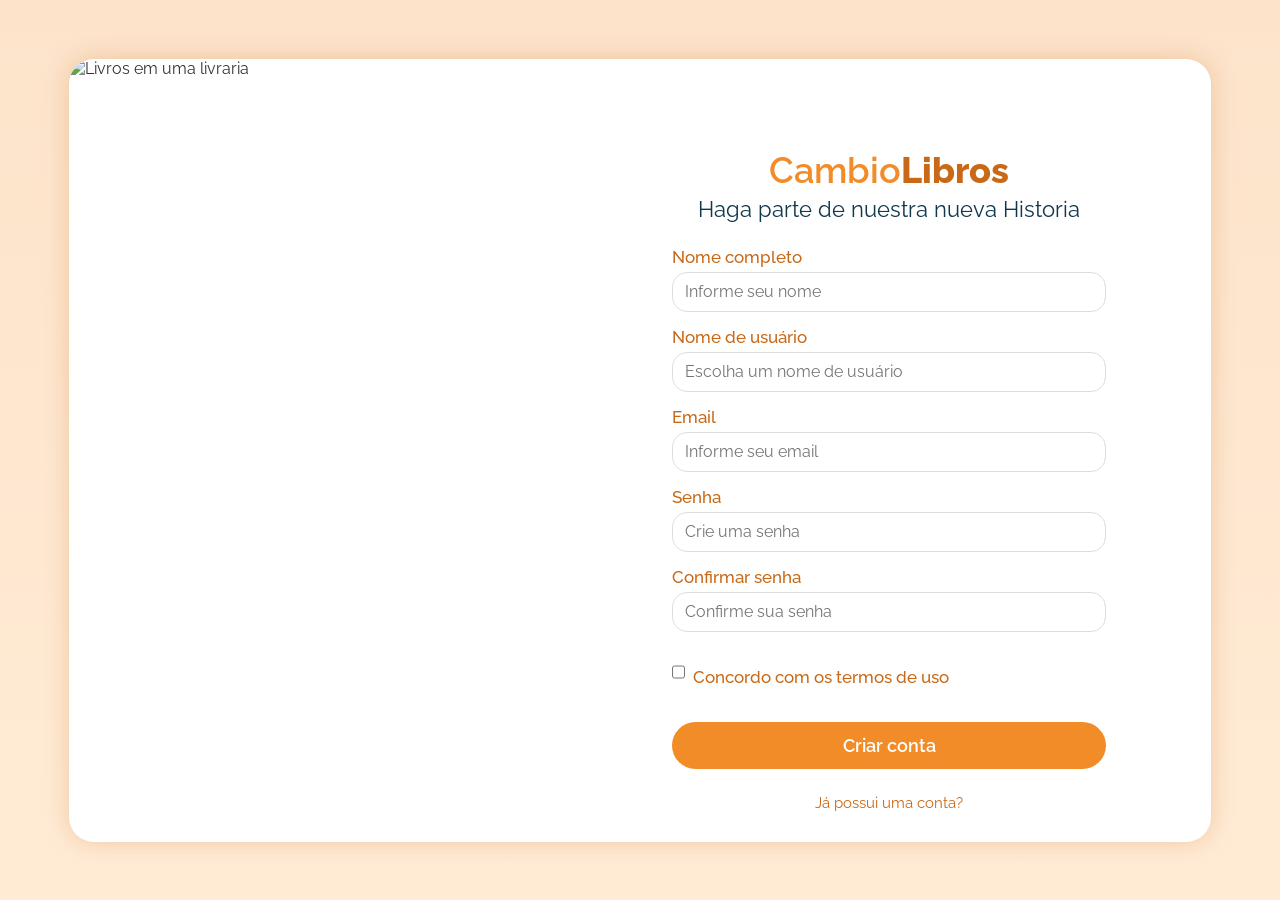
==== cadastro.html @ 5c04621a "Copia-feita" ====
<!DOCTYPE html>
<html lang="pt-br">

<head>
    <meta charset="UTF-8">
    <meta name="viewport" content="width=device-width, initial-scale=1.0">

    <link rel="stylesheet" href="cadastro.css">

    <title>Cadastro | CambioLibros</title>
</head>

<body>

    <main>

        <section class="sessao-imagem">
            <img src="img/73590910bc3c47b3d4bf779c371eeb84.jpg" alt="Livros em uma livraria">
        </section>

        <section class="sessao-cadastro">

            <div class="area-titulo">

                <h1>
                    Cambio<span>Libros</span>
                </h1>

                <h2>
                    Haga parte de nuestra nueva Historia
                </h2>

            </div>

            <form action="#" method="post" id="form-cadastro">

                <label for="nome">
                    Nome completo
                </label>

                <input
                    type="text"
                    id="nome"
                    placeholder="Informe seu nome"
                >

                <label for="usuario">
                    Nome de usuário
                </label>

                <input
                    type="text"
                    id="usuario"
                    placeholder="Escolha um nome de usuário"
                >

                <label for="email">
                    Email
                </label>

                <input
                    type="email"
                    id="email"
                    placeholder="Informe seu email"
                >

                <label for="senha">
                    Senha
                </label>

                <input
                    type="password"
                    id="senha"
                    placeholder="Crie uma senha"
                >

                <label for="confirmar-senha">
                    Confirmar senha
                </label>

                <input
                    type="password"
                    id="confirmar-senha"
                    placeholder="Confirme sua senha"
                >

                <div class="termos">

                    <input
                        type="checkbox"
                        id="aceitar-termos"
                    >

                    <label for="aceitar-termos">
                        Concordo com os termos de uso
                    </label>

                </div>

                <button id="btn-cadastrar">
                    Criar conta
                </button>

                
                <a id="texto-login" href="login.html">Já possui uma conta?</a>
                

            </form>

        </section>

    </main>

</body>

</html>
---- cadastro.css ----
@import url(style.css);


body{
    background-image: linear-gradient(
        rgba(242, 140, 40, 0.20),
        rgba(255, 180, 92, 0.20)
    );

    width: 100vw;
    height: 100vh;

    display: flex;
    justify-content: center;
    align-items: center;
}


main{
    width: 1142px;
    min-height: 700px;

    display: flex;

    background-color: white;

    box-shadow: 0 0 25px rgba(201, 104, 22, 0.25);

    border-radius: 25px;
}


/* IMAGEM */

.sessao-imagem{
    width: 510px;
    min-height: 700px;

    display: flex;
    justify-content: center;
    align-items: center;
}


.sessao-imagem img{
    width: 100%;
    height: 100%;

    object-fit: cover;

    border-radius: 25px 0 0 25px;
}


/* ÁREA DE CADASTRO */

.sessao-cadastro{
    width: 620px;

    display: flex;
    flex-direction: column;
    align-items: center;
    justify-content: center;

    padding: 30px;
}


/* TÍTULO */

.area-titulo{
    text-align: center;

    margin-bottom: 25px;
}


.area-titulo h1{
    color: var(--laranja-principal);

    font-size: 36px;
    font-weight: 600;

    padding-bottom: 5px;
}


.area-titulo h1 span{
    color: var(--laranja-escuro);

    font-size: 36px;
    font-weight: 800;
}


.area-titulo h2{
    font-size: 22px;

    color: var(--azul-escuro);

    font-weight: 400;
}


/* FORMULÁRIO */

#form-cadastro{
    display: flex;
    flex-direction: column;

    width: 434px;

    gap: 5px;
}


#form-cadastro label{
    color: var(--laranja-escuro);

    font-size: 17px;
    font-weight: 500;
}


#form-cadastro input{
    height: 40px;

    padding: 5px 12px;

    font-size: 16px;

    border: 1px solid #ddd;

    border-radius: 15px;

    margin-bottom: 10px;
}


/* TERMOS */

.termos{
    display: flex;
    align-items: center;

    gap: 8px;

    margin-top: 5px;
}


.termos input{
    width: auto;
    height: auto;

    margin: 0;
}


.termos label{
    font-size: 14px;

    color: var(--texto-suave);
}


/* BOTÃO */

#btn-cadastrar{
    margin-top: 15px;

    padding: 13px;

    background-color: var(--laranja-principal);

    border: none;

    border-radius: 25px;

    color: white;

    font-size: 18px;
    font-weight: 600;
}


#btn-cadastrar:hover{
    background-color: var(--laranja-escuro);
}


/* TEXTO FINAL */

.texto-conta{
    margin-top: 20px;

    text-align: center;

    color: var(--texto-suave);

    font-size: 15px;
}

#texto-login{
    margin-top: 20px;

    text-align: center;

    color: var(--texto-suave);

    font-size: 15px;
    text-decoration: none;
    color: var(--laranja-escuro);
    
}

#texto-login:hover{
    transform: scale(1.08);
}
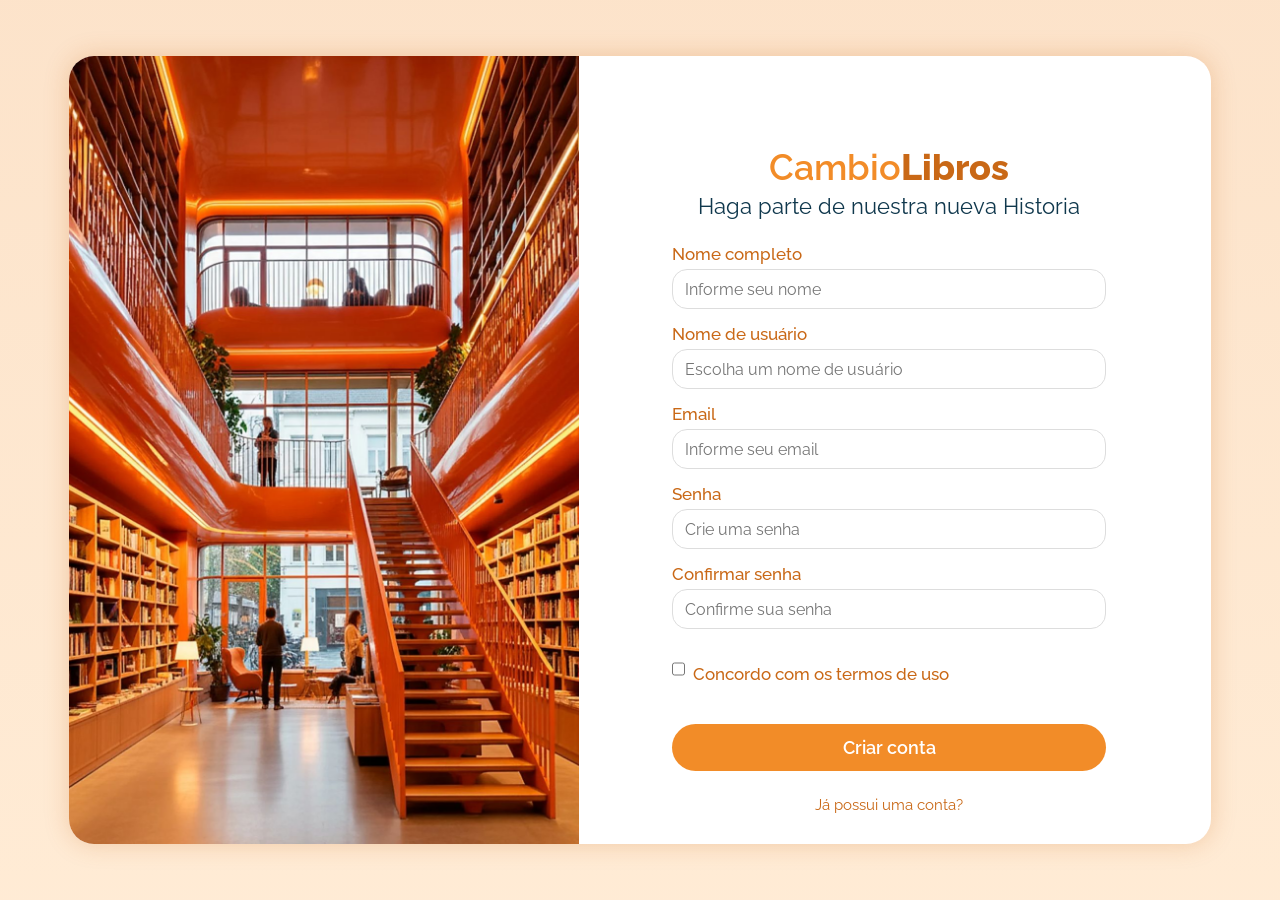
==== commit db1b6b38: "Login" ====
--- a/cadastro.html
+++ b/cadastro.html
@@ -4,7 +4,7 @@
 <head>
     <meta charset="UTF-8">
     <meta name="viewport" content="width=device-width, initial-scale=1.0">
-
+    <script defer src="cadastro.js"></script>
     <link rel="stylesheet" href="cadastro.css">
 
     <title>Cadastro | CambioLibros</title>
@@ -52,6 +52,7 @@
                     type="text"
                     id="usuario"
                     placeholder="Escolha um nome de usuário"
+                    required
                 >
 
                 <label for="email">
@@ -61,7 +62,7 @@
                 <input
                     type="email"
                     id="email"
-                    placeholder="Informe seu email"
+                    placeholder="Informe seu email"required
                 >
 
                 <label for="senha">
@@ -72,6 +73,7 @@
                     type="password"
                     id="senha"
                     placeholder="Crie uma senha"
+                    required
                 >
 
                 <label for="confirmar-senha">
@@ -82,6 +84,7 @@
                     type="password"
                     id="confirmar-senha"
                     placeholder="Confirme sua senha"
+                    required
                 >
 
                 <div class="termos">
@@ -96,7 +99,8 @@
                     </label>
 
                 </div>
-
+                <label id="Erro"></label>
+                
                 <button id="btn-cadastrar">
                     Criar conta
                 </button>
